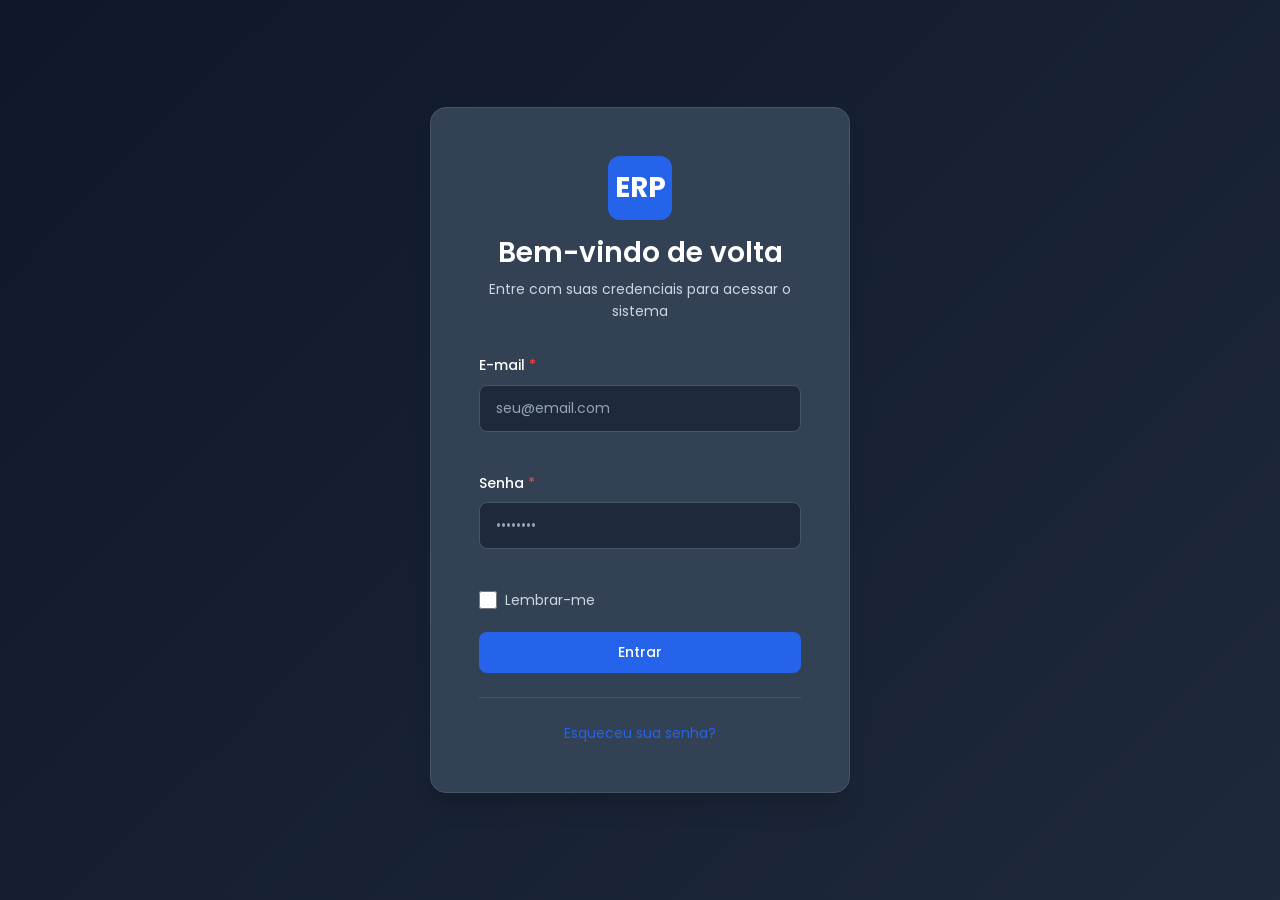
==== pages/login/index.html @ 32f8deda "first commit" ====
<!DOCTYPE html>
<html lang="pt-BR">
<head>
    <meta charset="UTF-8">
    <meta name="viewport" content="width=device-width, initial-scale=1.0">
    <title>Login - ERP Restaurant</title>
    <link rel="stylesheet" href="../../assets/css/variables.css">
    <link rel="stylesheet" href="../../assets/css/global.css">
    <link rel="stylesheet" href="../../assets/css/components/modals.css">
    <style>
        .login-container {
            min-height: 100vh;
            display: flex;
            align-items: center;
            justify-content: center;
            padding: 24px;
            background: linear-gradient(135deg, var(--bg-primary) 0%, var(--bg-secondary) 100%);
        }

        .login-card {
            background: var(--bg-card);
            border: 1px solid var(--border);
            border-radius: var(--radius-xl);
            padding: 48px;
            max-width: 420px;
            width: 100%;
            box-shadow: var(--shadow-xl);
            animation: slideUp 0.5s ease;
        }

        .login-header {
            text-align: center;
            margin-bottom: 32px;
        }

        .login-logo {
            width: 64px;
            height: 64px;
            margin: 0 auto 16px;
            background: var(--primary);
            border-radius: var(--radius-lg);
            display: flex;
            align-items: center;
            justify-content: center;
            font-size: 28px;
            font-weight: 700;
            color: #FFFFFF;
        }

        .login-title {
            font-size: 28px;
            font-weight: 600;
            color: var(--text-primary);
            margin-bottom: 8px;
        }

        .login-subtitle {
            font-size: 14px;
            color: var(--text-secondary);
        }

        .login-form {
            display: flex;
            flex-direction: column;
            gap: 20px;
        }

        .login-remember {
            display: flex;
            align-items: center;
            gap: 8px;
        }

        .login-remember input {
            width: 18px;
            height: 18px;
            cursor: pointer;
        }

        .login-remember label {
            font-size: 14px;
            color: var(--text-secondary);
            cursor: pointer;
        }

        .login-footer {
            margin-top: 24px;
            text-align: center;
            padding-top: 24px;
            border-top: 1px solid var(--border);
        }

        .login-footer a {
            font-size: 14px;
            color: var(--primary);
        }

        .login-divider {
            display: flex;
            align-items: center;
            gap: 16px;
            margin: 24px 0;
        }

        .login-divider::before,
        .login-divider::after {
            content: '';
            flex: 1;
            height: 1px;
            background: var(--border);
        }

        .login-divider span {
            font-size: 12px;
            color: var(--text-muted);
            text-transform: uppercase;
        }

        @media (max-width: 480px) {
            .login-card {
                padding: 32px 24px;
            }

            .login-title {
                font-size: 24px;
            }
        }
    </style>
</head>
<body>
    <div class="login-container">
        <div class="login-card">
            <div class="login-header">
                <div class="login-logo">ERP</div>
                <h1 class="login-title">Bem-vindo de volta</h1>
                <p class="login-subtitle">Entre com suas credenciais para acessar o sistema</p>
            </div>

            <form class="login-form" id="loginForm">
                <div class="form-group">
                    <label class="form-label required">E-mail</label>
                    <input 
                        type="email" 
                        class="form-input" 
                        id="email" 
                        placeholder="seu@email.com"
                        required
                    >
                </div>

                <div class="form-group">
                    <label class="form-label required">Senha</label>
                    <input 
                        type="password" 
                        class="form-input" 
                        id="password" 
                        placeholder="••••••••"
                        required
                    >
                </div>

                <div class="login-remember">
                    <input type="checkbox" id="remember">
                    <label for="remember">Lembrar-me</label>
                </div>

                <button type="submit" class="btn btn-primary btn-block" id="loginBtn">
                    <span>Entrar</span>
                </button>
            </form>

            <div class="login-footer">
                <a href="#">Esqueceu sua senha?</a>
            </div>
        </div>
    </div>

    <script src="../../services/auth.js"></script>
    <script src="../../services/notifications.js"></script>
    <script>
        document.getElementById('loginForm').addEventListener('submit', async (e) => {
            e.preventDefault();
            
            const email = document.getElementById('email').value;
            const password = document.getElementById('password').value;
            const loginBtn = document.getElementById('loginBtn');
            
            loginBtn.disabled = true;
            loginBtn.innerHTML = '<span class="spinner"></span>';

            try {
                const result = await authService.login(email, password);
                
                if (result.success) {
                    notificationsService.success('Login realizado com sucesso!');
                    
                    setTimeout(() => {
                        window.location.href = '../dashboard/index.html';
                    }, 1000);
                }
            } catch (error) {
                notificationsService.error('Credenciais inválidas. Tente novamente.');
                loginBtn.disabled = false;
                loginBtn.innerHTML = '<span>Entrar</span>';
            }
        });

        // Check if already logged in
        if (authService.isAuthenticated()) {
            window.location.href = '../dashboard/index.html';
        }
    </script>
</body>
</html>
---- assets/css/variables.css ----
/* ============================================
   CSS Variables - Theme System
   ============================================ */

:root {
    /* Dark Theme (Default) */
    --bg-primary: #0F172A;
    --bg-secondary: #1E293B;
    --bg-card: #334155;
    --bg-hover: #475569;
    
    --primary: #2563EB;
    --primary-hover: #1D4ED8;
    --primary-light: #3B82F6;
    
    --success: #22C55E;
    --success-light: #4ADE80;
    
    --warning: #F59E0B;
    --warning-light: #FBBF24;
    
    --danger: #EF4444;
    --danger-light: #F87171;
    
    --text-primary: #FFFFFF;
    --text-secondary: #CBD5E1;
    --text-muted: #94A3B8;
    
    --border: #475569;
    --border-light: #64748B;
    
    --shadow-sm: 0 1px 2px 0 rgba(0, 0, 0, 0.05);
    --shadow-md: 0 4px 6px -1px rgba(0, 0, 0, 0.1), 0 2px 4px -1px rgba(0, 0, 0, 0.06);
    --shadow-lg: 0 10px 15px -3px rgba(0, 0, 0, 0.1), 0 4px 6px -2px rgba(0, 0, 0, 0.05);
    --shadow-xl: 0 20px 25px -5px rgba(0, 0, 0, 0.1), 0 10px 10px -5px rgba(0, 0, 0, 0.04);
    
    --radius-sm: 4px;
    --radius-md: 8px;
    --radius-lg: 12px;
    --radius-xl: 16px;
    
    --transition: 0.3s ease;
    --transition-fast: 0.15s ease;
    
    /* Status Colors */
    --status-free: #22C55E;
    --status-occupied: #EF4444;
    --status-reserved: #F59E0B;
    --status-cleaning: #3B82F6;
}

[data-theme="light"] {
    /* Light Theme */
    --bg-primary: #F8FAFC;
    --bg-secondary: #FFFFFF;
    --bg-card: #FFFFFF;
    --bg-hover: #F1F5F9;
    
    --text-primary: #0F172A;
    --text-secondary: #64748B;
    --text-muted: #94A3B8;
    
    --border: #E2E8F0;
    --border-light: #CBD5E1;
    
    --shadow-sm: 0 1px 2px 0 rgba(0, 0, 0, 0.05);
    --shadow-md: 0 4px 6px -1px rgba(0, 0, 0, 0.1), 0 2px 4px -1px rgba(0, 0, 0, 0.06);
    --shadow-lg: 0 10px 15px -3px rgba(0, 0, 0, 0.1), 0 4px 6px -2px rgba(0, 0, 0, 0.05);
    --shadow-xl: 0 20px 25px -5px rgba(0, 0, 0, 0.1), 0 10px 10px -5px rgba(0, 0, 0, 0.04);
}
---- assets/css/global.css ----
/* ============================================
   Global Styles - Base & Typography
   ============================================ */

@import url('https://fonts.googleapis.com/css2?family=Poppins:wght@300;400;500;600;700&display=swap');

* {
    margin: 0;
    padding: 0;
    box-sizing: border-box;
}

:root {
    font-family: 'Poppins', 'Segoe UI', sans-serif;
    font-size: 14px;
    line-height: 1.6;
    color: var(--text-primary);
    background-color: var(--bg-primary);
}

html {
    scroll-behavior: smooth;
}

body {
    min-height: 100vh;
    overflow-x: hidden;
}

/* Typography */
h1 {
    font-size: 32px;
    font-weight: 600;
    line-height: 1.2;
    margin-bottom: 16px;
}

h2 {
    font-size: 28px;
    font-weight: 600;
    line-height: 1.3;
    margin-bottom: 14px;
}

h3 {
    font-size: 24px;
    font-weight: 600;
    line-height: 1.3;
    margin-bottom: 12px;
}

h4 {
    font-size: 20px;
    font-weight: 600;
    line-height: 1.4;
    margin-bottom: 10px;
}

p {
    margin-bottom: 12px;
}

small {
    font-size: 12px;
    color: var(--text-muted);
}

/* Links */
a {
    color: var(--primary);
    text-decoration: none;
    transition: var(--transition);
}

a:hover {
    color: var(--primary-hover);
}

/* Buttons */
button {
    font-family: inherit;
    cursor: pointer;
    border: none;
    outline: none;
    transition: var(--transition);
}

/* Inputs */
input,
textarea,
select {
    font-family: inherit;
    outline: none;
    transition: var(--transition);
}

/* Scrollbar */
::-webkit-scrollbar {
    width: 8px;
    height: 8px;
}

::-webkit-scrollbar-track {
    background: var(--bg-secondary);
}

::-webkit-scrollbar-thumb {
    background: var(--border);
    border-radius: 4px;
}

::-webkit-scrollbar-thumb:hover {
    background: var(--border-light);
}

/* Animations */
@keyframes fadeIn {
    from {
        opacity: 0;
    }
    to {
        opacity: 1;
    }
}

@keyframes slideUp {
    from {
        opacity: 0;
        transform: translateY(20px);
    }
    to {
        opacity: 1;
        transform: translateY(0);
    }
}

@keyframes slideIn {
    from {
        opacity: 0;
        transform: translateX(-20px);
    }
    to {
        opacity: 1;
        transform: translateX(0);
    }
}

.fade-in {
    animation: fadeIn var(--transition);
}

.slide-up {
    animation: slideUp var(--transition);
}

.slide-in {
    animation: slideIn var(--transition);
}

/* Utility Classes */
.container {
    width: 100%;
    max-width: 1440px;
    margin: 0 auto;
    padding: 0 24px;
}

.flex {
    display: flex;
}

.flex-center {
    display: flex;
    align-items: center;
    justify-content: center;
}

.flex-between {
    display: flex;
    align-items: center;
    justify-content: space-between;
}

.flex-column {
    display: flex;
    flex-direction: column;
}

.grid {
    display: grid;
}

.hidden {
    display: none !important;
}

.text-center {
    text-align: center;
}

.text-right {
    text-align: right;
}

.text-muted {
    color: var(--text-muted);
}

.text-success {
    color: var(--success);
}

.text-warning {
    color: var(--warning);
}

.text-danger {
    color: var(--danger);
}

/* Spacing */
.mt-1 { margin-top: 8px; }
.mt-2 { margin-top: 16px; }
.mt-3 { margin-top: 24px; }
.mt-4 { margin-top: 32px; }

.mb-1 { margin-bottom: 8px; }
.mb-2 { margin-bottom: 16px; }
.mb-3 { margin-bottom: 24px; }
.mb-4 { margin-bottom: 32px; }

.ml-1 { margin-left: 8px; }
.ml-2 { margin-left: 16px; }
.ml-3 { margin-left: 24px; }

.mr-1 { margin-right: 8px; }
.mr-2 { margin-right: 16px; }
.mr-3 { margin-right: 24px; }

.p-1 { padding: 8px; }
.p-2 { padding: 16px; }
.p-3 { padding: 24px; }
.p-4 { padding: 32px; }

/* Loading State */
.loading {
    opacity: 0.6;
    pointer-events: none;
}

.spinner {
    width: 40px;
    height: 40px;
    border: 3px solid var(--border);
    border-top-color: var(--primary);
    border-radius: 50%;
    animation: spin 1s linear infinite;
}

@keyframes spin {
    to {
        transform: rotate(360deg);
    }
}
---- assets/css/components/modals.css ----
/* ============================================
   Modals Component
   ============================================ */

.modal-overlay {
    position: fixed;
    top: 0;
    left: 0;
    width: 100%;
    height: 100%;
    background: rgba(0, 0, 0, 0.5);
    z-index: 2000;
    display: flex;
    align-items: center;
    justify-content: center;
    opacity: 0;
    visibility: hidden;
    transition: var(--transition);
}

.modal-overlay.open {
    opacity: 1;
    visibility: visible;
}

.modal {
    background: var(--bg-card);
    border: 1px solid var(--border);
    border-radius: var(--radius-xl);
    box-shadow: var(--shadow-xl);
    max-width: 600px;
    width: 90%;
    max-height: 90vh;
    overflow: hidden;
    transform: scale(0.95);
    transition: var(--transition);
}

.modal-overlay.open .modal {
    transform: scale(1);
}

.modal.large {
    max-width: 800px;
}

.modal.small {
    max-width: 400px;
}

.modal-header {
    padding: 24px;
    border-bottom: 1px solid var(--border);
    display: flex;
    align-items: center;
    justify-content: space-between;
}

.modal-title {
    font-size: 20px;
    font-weight: 600;
    color: var(--text-primary);
}

.modal-close {
    width: 36px;
    height: 36px;
    background: transparent;
    border: none;
    border-radius: var(--radius-md);
    color: var(--text-secondary);
    cursor: pointer;
    display: flex;
    align-items: center;
    justify-content: center;
    transition: var(--transition);
}

.modal-close:hover {
    background: var(--bg-hover);
    color: var(--text-primary);
}

.modal-close svg {
    width: 20px;
    height: 20px;
}

.modal-body {
    padding: 24px;
    overflow-y: auto;
    max-height: calc(90vh - 180px);
}

.modal-footer {
    padding: 20px 24px;
    border-top: 1px solid var(--border);
    display: flex;
    align-items: center;
    justify-content: flex-end;
    gap: 12px;
}

/* Form Groups in Modal */
.form-group {
    margin-bottom: 20px;
}

.form-group:last-child {
    margin-bottom: 0;
}

.form-label {
    display: block;
    font-size: 14px;
    font-weight: 500;
    color: var(--text-primary);
    margin-bottom: 8px;
}

.form-label.required::after {
    content: '*';
    color: var(--danger);
    margin-left: 4px;
}

.form-input,
.form-select,
.form-textarea {
    width: 100%;
    padding: 12px 16px;
    background: var(--bg-secondary);
    border: 1px solid var(--border);
    border-radius: var(--radius-md);
    color: var(--text-primary);
    font-size: 14px;
    transition: var(--transition);
}

.form-input:focus,
.form-select:focus,
.form-textarea:focus {
    border-color: var(--primary);
    box-shadow: 0 0 0 3px rgba(37, 99, 235, 0.1);
}

.form-input::placeholder,
.form-textarea::placeholder {
    color: var(--text-muted);
}

.form-textarea {
    min-height: 100px;
    resize: vertical;
}

.form-row {
    display: grid;
    grid-template-columns: repeat(2, 1fr);
    gap: 16px;
}

.form-row.three {
    grid-template-columns: repeat(3, 1fr);
}

.form-error {
    font-size: 12px;
    color: var(--danger);
    margin-top: 6px;
}

.form-hint {
    font-size: 12px;
    color: var(--text-muted);
    margin-top: 6px;
}

/* Buttons */
.btn {
    padding: 10px 20px;
    border-radius: var(--radius-md);
    font-size: 14px;
    font-weight: 500;
    cursor: pointer;
    transition: var(--transition);
    display: inline-flex;
    align-items: center;
    gap: 8px;
    border: none;
    outline: none;
}

.btn svg {
    width: 16px;
    height: 16px;
}

.btn-primary {
    background: var(--primary);
    color: #FFFFFF;
}

.btn-primary:hover {
    background: var(--primary-hover);
}

.btn-secondary {
    background: var(--bg-hover);
    color: var(--text-primary);
    border: 1px solid var(--border);
}

.btn-secondary:hover {
    background: var(--border);
}

.btn-success {
    background: var(--success);
    color: #FFFFFF;
}

.btn-success:hover {
    background: #16A34A;
}

.btn-danger {
    background: var(--danger);
    color: #FFFFFF;
}

.btn-danger:hover {
    background: #DC2626;
}

.btn-ghost {
    background: transparent;
    color: var(--text-secondary);
}

.btn-ghost:hover {
    background: var(--bg-hover);
    color: var(--text-primary);
}

.btn-sm {
    padding: 6px 12px;
    font-size: 12px;
}

.btn-lg {
    padding: 14px 28px;
    font-size: 16px;
}

.btn-block {
    width: 100%;
    justify-content: center;
}

.btn:disabled {
    opacity: 0.5;
    cursor: not-allowed;
}

/* Responsive */
@media (max-width: 768px) {
    .modal {
        width: 95%;
        max-height: 95vh;
    }

    .modal-header,
    .modal-body,
    .modal-footer {
        padding: 16px;
    }

    .form-row {
        grid-template-columns: 1fr;
    }

    .form-row.three {
        grid-template-columns: 1fr;
    }
}
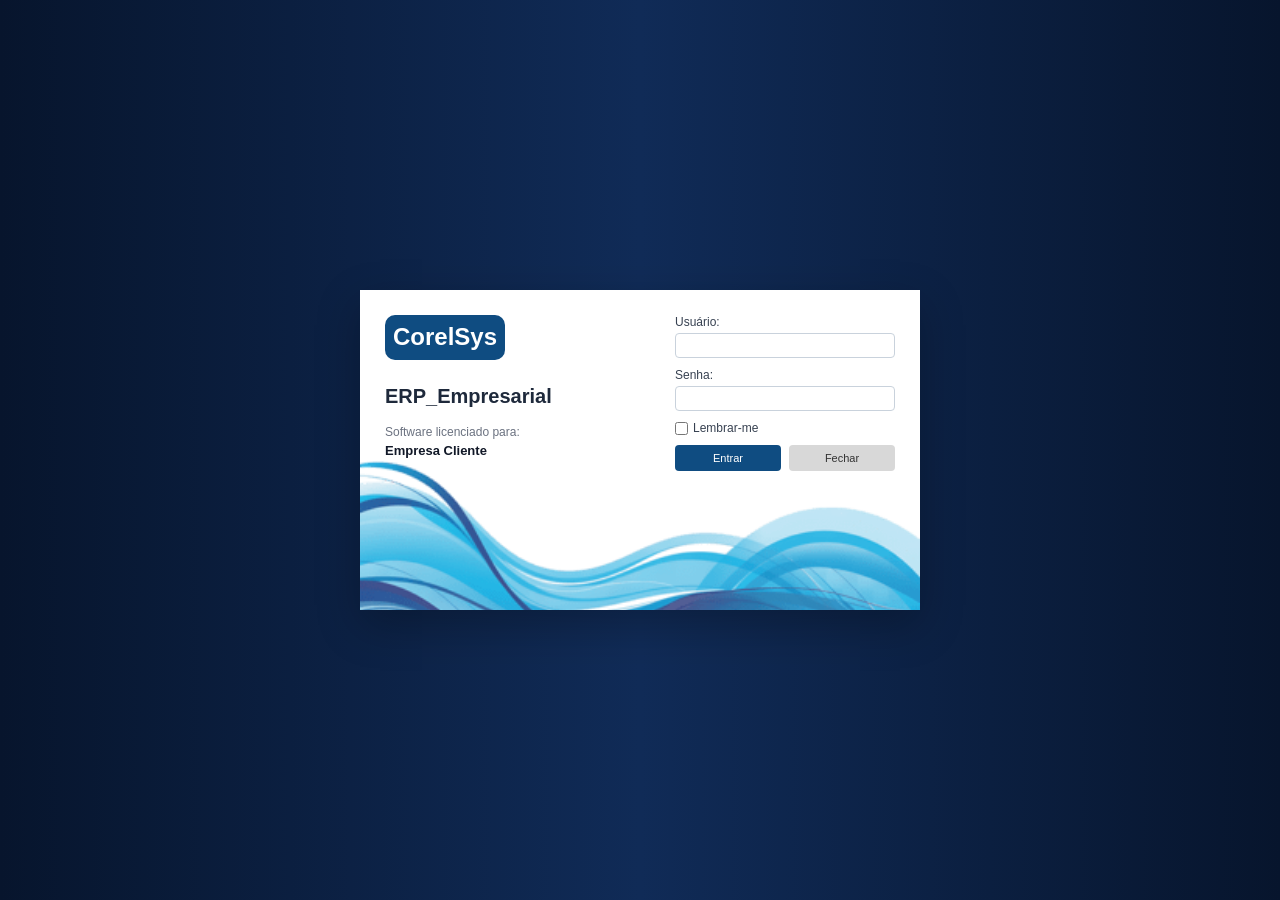
==== commit 94ee385e: "main" ====
--- a/pages/login/index.html
+++ b/pages/login/index.html
@@ -1,214 +1,402 @@
 <!DOCTYPE html>
 <html lang="pt-BR">
+
 <head>
     <meta charset="UTF-8">
     <meta name="viewport" content="width=device-width, initial-scale=1.0">
-    <title>Login - ERP Restaurant</title>
-    <link rel="stylesheet" href="../../assets/css/variables.css">
-    <link rel="stylesheet" href="../../assets/css/global.css">
-    <link rel="stylesheet" href="../../assets/css/components/modals.css">
+    <title>CorelSys - Login</title>
+
     <style>
-        .login-container {
+        * {
+            margin: 0;
+            padding: 0;
+            box-sizing: border-box;
+            font-family: "Segoe UI", sans-serif;
+            
+        }
+
+        :root {
+            --bg: #071F45;
+            --primary: #0F4C81;
+            --primary-dark: #0B3A61;
+            --circle-big: #1E88E5;
+            --circle-small: #0D47A1;
+            --white: #FFFFFF;
+            --text: #1E293B;
+            --text-light: #64748B;
+            --border: #C9D2DC;
+
+        }
+
+        body {
             min-height: 100vh;
+            display: flex;
+            justify-content: center;
+            align-items: center;
+            background: linear-gradient(90deg, #07152D, #102B57, #07152D);
+
+        }
+
+        /* CARD */
+
+        .login-card {
+            position: relative;
+            width: 560px;
+            height: 320px;
+            background: white;
+            display: flex;
+            justify-content: space-between;
+            padding: 25px;
+            overflow: hidden;
+            box-shadow: 0 15px 40px rgba(0, 0, 0, .25);
+
+        }
+
+        .bottom-image {
+            position: absolute;
+            left: 0;
+            bottom: 0;
+            width: 100%;
+            max-height: 220px;
+            object-fit: cover;
+            opacity: .9;
+            pointer-events: none;
+            z-index: 1;
+
+        }
+
+        /* ESQUERDA */
+
+        .left {
+            width: 230px;
+            position: relative;
+            z-index: 2;
+
+        }
+
+        .logo {
+            width: 120px;
+            height: 45px;
+            background: var(--primary);
+            color: white;
+            border-radius: 10px;
             display: flex;
             align-items: center;
             justify-content: center;
-            padding: 24px;
-            background: linear-gradient(135deg, var(--bg-primary) 0%, var(--bg-secondary) 100%);
-        }
-
-        .login-card {
-            background: var(--bg-card);
+            font-size: 24px;
+            font-weight: 700;
+            margin-bottom: 25px;
+
+        }
+
+        .logo span {
+            transform: translateY(-1px);
+        }
+
+        h1 {
+            font-size: 20px;
+            color: var(--text);
+            margin-bottom: 15px;
+
+        }
+
+        .info {
+            font-size: 12px;
+            color: #6B7280;
+            line-height: 1.5;
+
+        }
+
+        .info strong {
+            display: block;
+            color: #111827;
+            font-size: 13px;
+            font-weight: 600;
+
+        }
+
+        /* DIREITA */
+
+        .right {
+            width: 220px;
+            position: relative;
+            z-index: 2;
+
+        }
+
+        .form-group {
+            margin-bottom: 10px;
+
+        }
+
+        label {
+            display: block;
+            font-size: 12px;
+            margin-bottom: 4px;
+            color: #374151;
+
+        }
+
+        input[type=email],
+        input[type=password] {
+            width: 100%;
+            height: 25px;
             border: 1px solid var(--border);
-            border-radius: var(--radius-xl);
-            padding: 48px;
-            max-width: 420px;
-            width: 100%;
-            box-shadow: var(--shadow-xl);
-            animation: slideUp 0.5s ease;
-        }
-
-        .login-header {
-            text-align: center;
-            margin-bottom: 32px;
-        }
-
-        .login-logo {
-            width: 64px;
-            height: 64px;
-            margin: 0 auto 16px;
-            background: var(--primary);
-            border-radius: var(--radius-lg);
+            outline: none;
+            border-radius: 4px;
+            padding: 0 8px;
+            font-size: 12px;
+
+        }
+
+        input[type=email]:focus,
+        input[type=password]:focus {
+            border-color: var(--primary);
+
+        }
+
+        .remember {
             display: flex;
             align-items: center;
-            justify-content: center;
-            font-size: 28px;
-            font-weight: 700;
-            color: #FFFFFF;
-        }
-
-        .login-title {
-            font-size: 28px;
-            font-weight: 600;
-            color: var(--text-primary);
-            margin-bottom: 8px;
-        }
-
-        .login-subtitle {
-            font-size: 14px;
-            color: var(--text-secondary);
-        }
-
-        .login-form {
+            gap: 5px;
+            margin-top: 6px;
+            margin-bottom: 10px;
+            font-size: 11px;
+            color: #6B7280;
+
+        }
+
+        .actions {
             display: flex;
-            flex-direction: column;
-            gap: 20px;
-        }
-
-        .login-remember {
-            display: flex;
-            align-items: center;
             gap: 8px;
-        }
-
-        .login-remember input {
-            width: 18px;
-            height: 18px;
+
+        }
+
+        .btn {
+            width: 110px;
+            height: 26px;
+            border: none;
+            border-radius: 4px;
             cursor: pointer;
-        }
-
-        .login-remember label {
-            font-size: 14px;
-            color: var(--text-secondary);
-            cursor: pointer;
-        }
-
-        .login-footer {
-            margin-top: 24px;
-            text-align: center;
-            padding-top: 24px;
-            border-top: 1px solid var(--border);
-        }
-
-        .login-footer a {
-            font-size: 14px;
+            font-size: 11px;
+            transition: .2s;
+
+        }
+
+        .btn-primary {
+            background: var(--primary);
+            color: rgb(255, 255, 255);
+
+        }
+
+        .btn-primary:hover {
+            background: var(--primary-dark);
+
+        }
+
+        .btn-secondary {
+            background: #D8D8D8;
+            color: #333;
+
+        }
+
+        .btn-secondary:hover {
+            background: #C7C7C7;
+
+        }
+
+        /* LICENÇA */
+
+        .license {
+            position: absolute;
+            right: 25px;
+            bottom: 45px;
+            font-size: 11px;
+            color: #555;
+            text-align: left;
+            line-height: 1.4;
+
+        }
+
+        .license strong {
+            display: block;
+            margin-top: 3px;
+            color: #222;
+
+        }
+
+        /* COPYRIGHT */
+
+        .footer {
+            position: absolute;
+            right: 25px;
+            bottom: 18px;
+            font-size: 10px;
+            color: #777;
+
+        }
+
+        .footer a {
             color: var(--primary);
-        }
-
-        .login-divider {
-            display: flex;
-            align-items: center;
-            gap: 16px;
-            margin: 24px 0;
-        }
-
-        .login-divider::before,
-        .login-divider::after {
-            content: '';
-            flex: 1;
-            height: 1px;
-            background: var(--border);
-        }
-
-        .login-divider span {
-            font-size: 12px;
-            color: var(--text-muted);
-            text-transform: uppercase;
-        }
-
-        @media (max-width: 480px) {
+            text-decoration: none;
+
+        }
+
+        .footer a:hover {
+            text-decoration: underline;
+
+        }
+
+        /* RESPONSIVO */
+
+        @media(max-width:650px) {
             .login-card {
-                padding: 32px 24px;
+                width: 95%;
+                height: auto;
+                flex-direction: column;
+                gap: 25px;
+                padding: 25px;
+
             }
 
-            .login-title {
-                font-size: 24px;
+            .left,
+            .right {
+                width: 100%;
+
             }
-        }
+
+            .license,
+            .footer {
+                position: static;
+                margin-top: 15px;
+
+            }
+
+        }
+
+        .spinner {
+    display: inline-block;
+    width: 14px;
+    height: 14px;
+    border: 2px solid rgba(255,255,255,.3);
+    border-top: 2px solid #fff;
+    border-radius: 50%;
+    animation: spin .8s linear infinite;
+}
+
+@keyframes spin {
+    100% {
+        transform: rotate(360deg);
+    }
+}
     </style>
 </head>
+
 <body>
-    <div class="login-container">
-        <div class="login-card">
-            <div class="login-header">
-                <div class="login-logo">ERP</div>
-                <h1 class="login-title">Bem-vindo de volta</h1>
-                <p class="login-subtitle">Entre com suas credenciais para acessar o sistema</p>
+    <div class="login-card">
+        <div class="left">
+            <div class="logo">
+                <span>CorelSys</span>
             </div>
-
-            <form class="login-form" id="loginForm">
-                <div class="form-group">
-                    <label class="form-label required">E-mail</label>
-                    <input 
-                        type="email" 
-                        class="form-input" 
-                        id="email" 
-                        placeholder="seu@email.com"
-                        required
-                    >
-                </div>
-
-                <div class="form-group">
-                    <label class="form-label required">Senha</label>
-                    <input 
-                        type="password" 
-                        class="form-input" 
-                        id="password" 
-                        placeholder="••••••••"
-                        required
-                    >
-                </div>
-
-                <div class="login-remember">
-                    <input type="checkbox" id="remember">
-                    <label for="remember">Lembrar-me</label>
-                </div>
-
-                <button type="submit" class="btn btn-primary btn-block" id="loginBtn">
-                    <span>Entrar</span>
-                </button>
-            </form>
-
-            <div class="login-footer">
-                <a href="#">Esqueceu sua senha?</a>
+            <h1>ERP_Empresarial</h1>
+            <div class="info">
+                Software licenciado para:
+                <strong>Empresa Cliente</strong>
             </div>
         </div>
+
+        <img src="/assets/img/login.png" alt="Ilustração ERP" class="bottom-image">
+
+        <div class="right">
+
+            <form id="loginForm">
+
+                <div class="form-group">
+                    <label>Usuário:</label>
+
+                    <input type="email" id="text" required>
+                </div>
+
+                <div class="form-group">
+                    <label>Senha:</label>
+
+                    <input type="password" id="senha" required>
+                </div>
+
+                <div class="remember">
+
+                    <input type="checkbox" id="remember">
+
+                    <label for="remember" style="margin:0;">
+                        Lembrar-me
+                    </label>
+
+                </div>
+
+                <div class="actions">
+
+                    <button type="submit" class="btn btn-primary">
+                        Entrar
+                    </button>
+
+                    <button type="button" class="btn btn-secondary" onclick="limparCampos()">
+                        Fechar
+                    </button>
+                </div>
+            </form>
+        </div>
     </div>
 
-    <script src="../../services/auth.js"></script>
-    <script src="../../services/notifications.js"></script>
     <script>
-        document.getElementById('loginForm').addEventListener('submit', async (e) => {
-            e.preventDefault();
-            
-            const email = document.getElementById('email').value;
-            const password = document.getElementById('password').value;
-            const loginBtn = document.getElementById('loginBtn');
-            
-            loginBtn.disabled = true;
-            loginBtn.innerHTML = '<span class="spinner"></span>';
-
-            try {
-                const result = await authService.login(email, password);
-                
-                if (result.success) {
-                    notificationsService.success('Login realizado com sucesso!');
-                    
-                    setTimeout(() => {
-                        window.location.href = '../dashboard/index.html';
-                    }, 1000);
-                }
-            } catch (error) {
-                notificationsService.error('Credenciais inválidas. Tente novamente.');
-                loginBtn.disabled = false;
-                loginBtn.innerHTML = '<span>Entrar</span>';
-            }
-        });
-
-        // Check if already logged in
-        if (authService.isAuthenticated()) {
-            window.location.href = '../dashboard/index.html';
-        }
-    </script>
+document.getElementById('loginForm').addEventListener('submit', async (e) => {
+    e.preventDefault();
+
+    const email = document.getElementById('text').value;
+    const password = document.getElementById('senha').value;
+
+    const loginBtn = document.querySelector('.btn-primary');
+
+    loginBtn.disabled = true;
+    loginBtn.innerHTML = '<span class="spinner"></span>';
+
+    try {
+        const result = await authService.login(email, password);
+
+        if (result.success) {
+
+            notificationsService.success(
+                'Login realizado com sucesso!'
+            );
+
+            setTimeout(() => {
+                window.location.href =
+                    '../dashboard/index.html';
+            }, 1000);
+
+        } else {
+            throw new Error();
+        }
+
+    } catch (error) {
+
+        notificationsService.error(
+            'Credenciais inválidas. Tente novamente.'
+        );
+
+        loginBtn.disabled = false;
+        loginBtn.innerHTML = '<span>Entrar</span>';
+    }
+});
+
+// Verifica se já está logado
+if (
+    typeof authService !== 'undefined' &&
+    authService.isAuthenticated()
+) {
+    window.location.href = '../dashboard/index.html';
+}
+</script>
+
 </body>
-</html>
+
+</html>
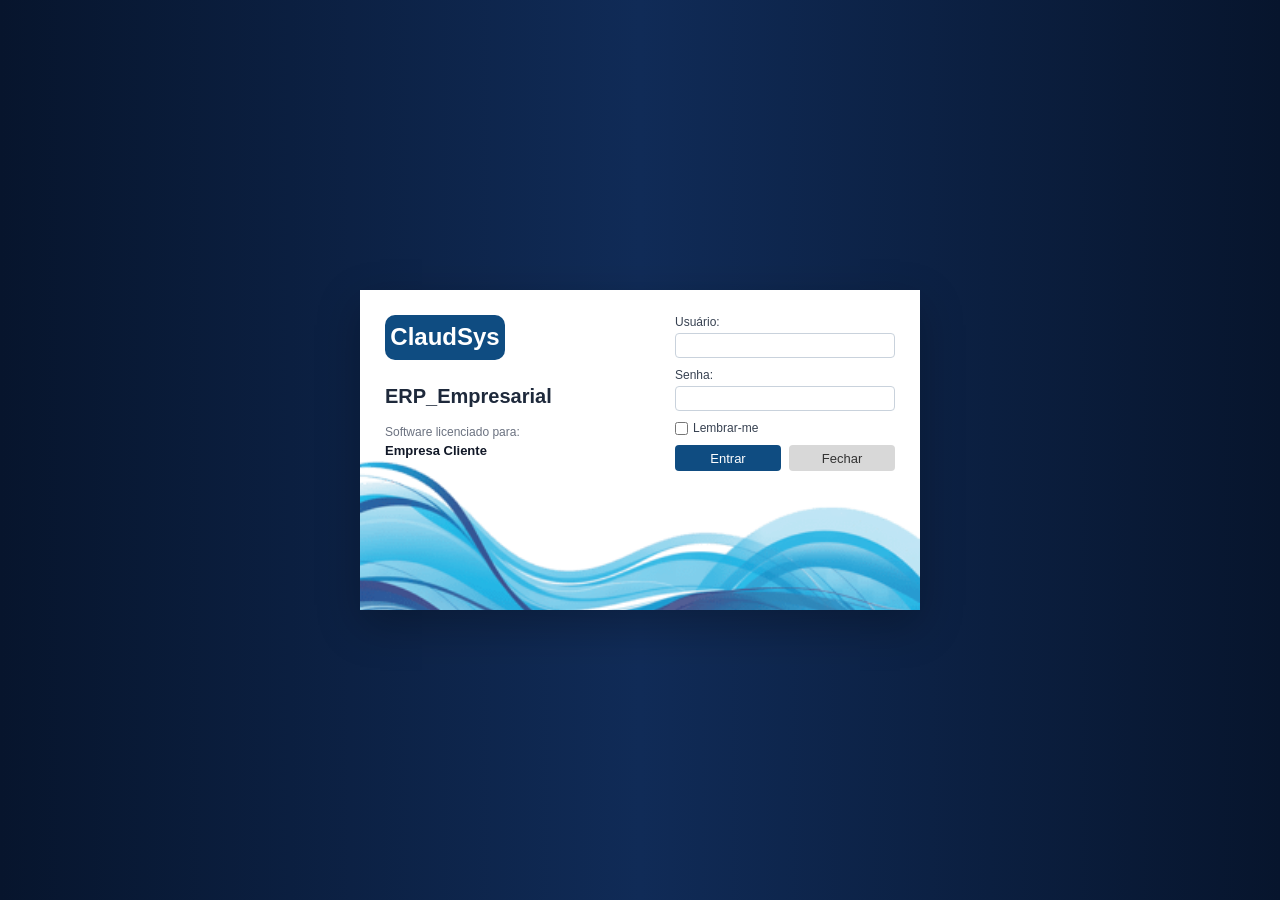
==== commit 65ccd615: "main" ====
--- a/pages/login/index.html
+++ b/pages/login/index.html
@@ -178,9 +178,15 @@
             border: none;
             border-radius: 4px;
             cursor: pointer;
-            font-size: 11px;
-            transition: .2s;
-
+            font-size: 13px;
+            transition: transform 0.4s ease, box-shadow 0.4s ease;
+
+        }
+
+        button:hover {
+            transform: translateY(-2.5px);
+            box-shadow: 0 10px 20px rgba(0, 0, 0, 0.2);
+            
         }
 
         .btn-primary {
@@ -296,7 +302,7 @@
     <div class="login-card">
         <div class="left">
             <div class="logo">
-                <span>CorelSys</span>
+                <span>ClaudSys</span>
             </div>
             <h1>ERP_Empresarial</h1>
             <div class="info">
